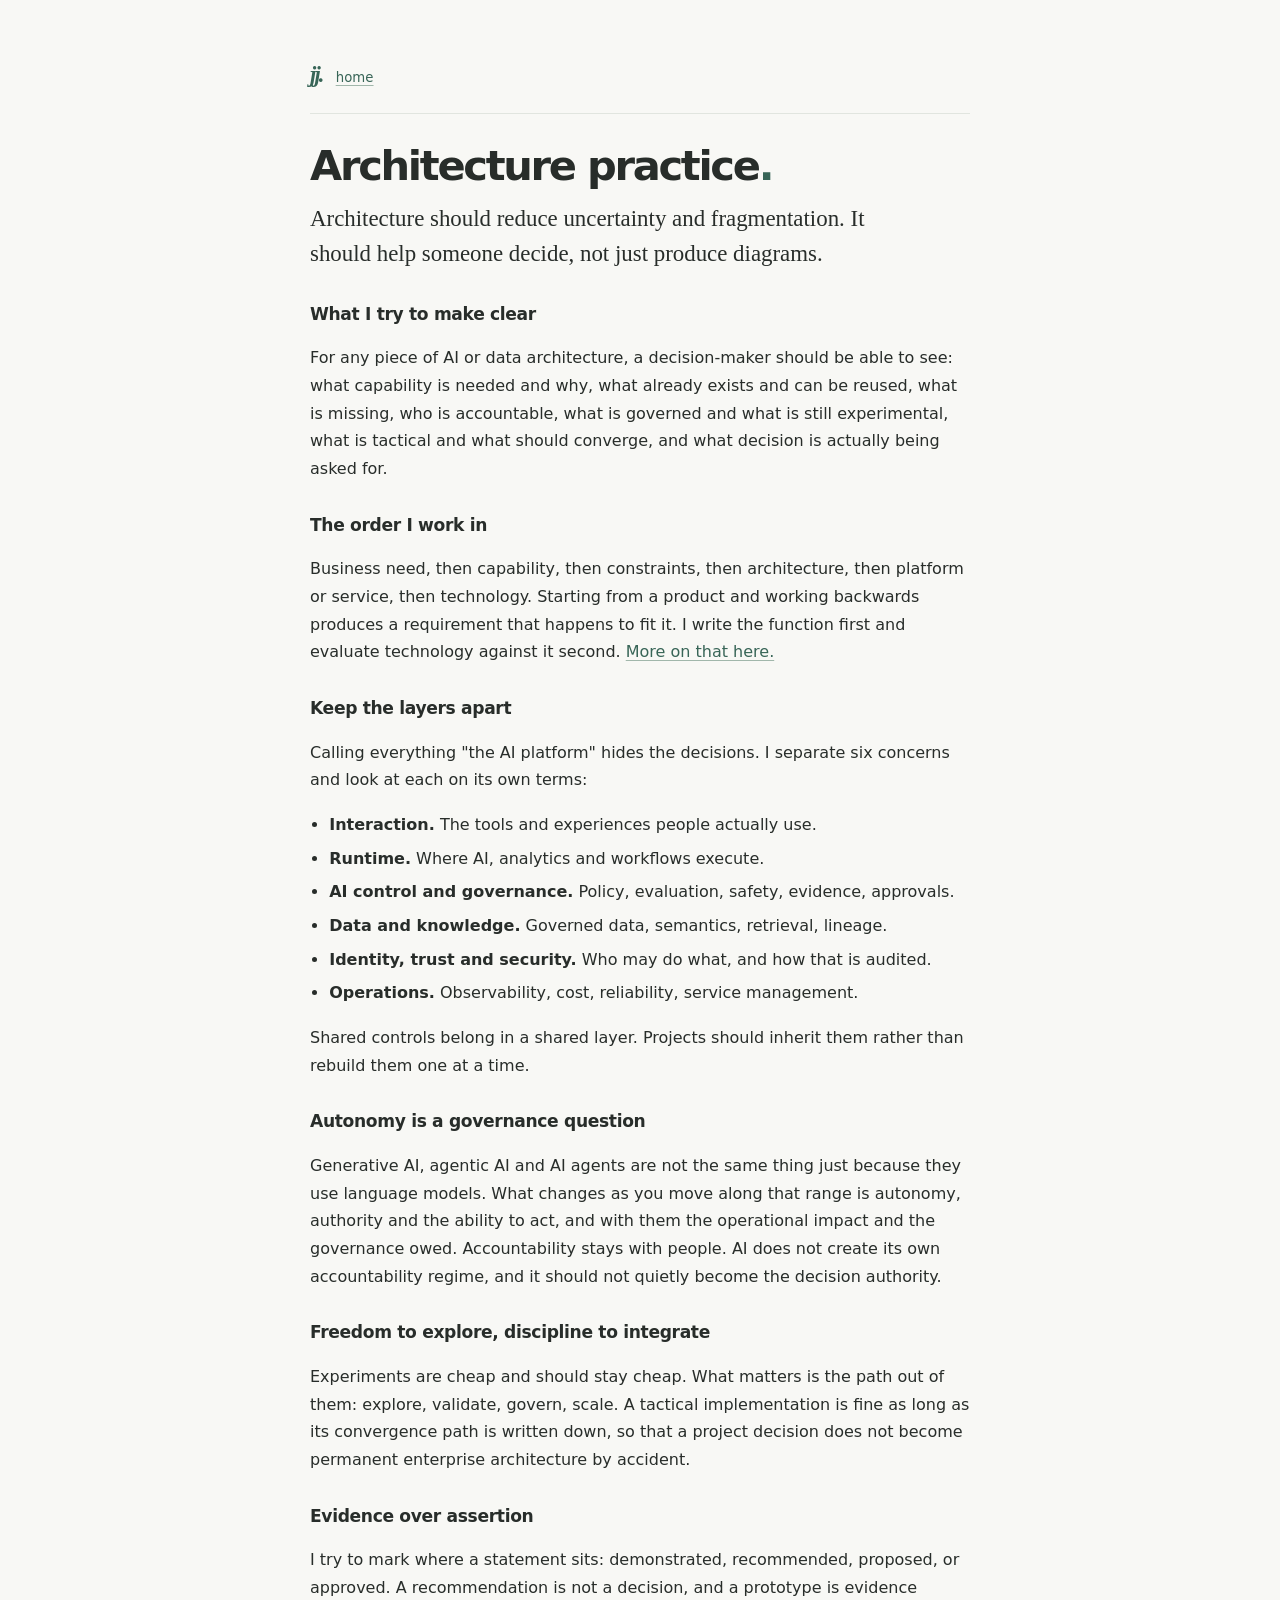
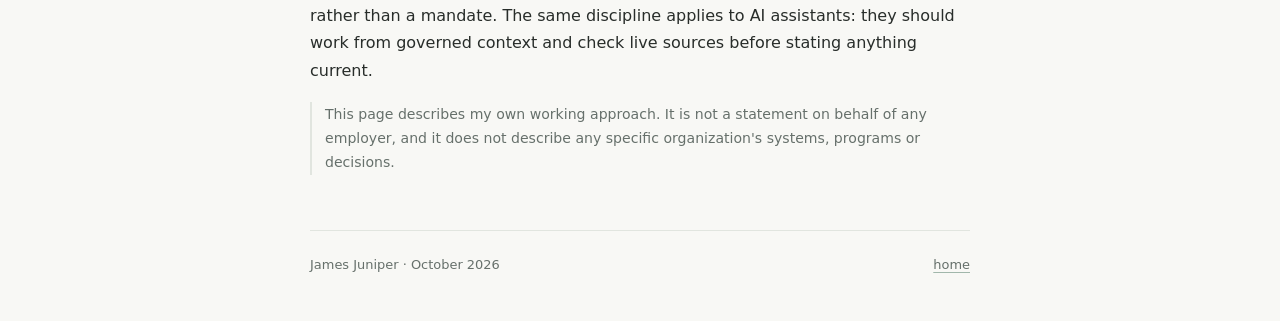
==== practice.html @ 97892542 "Add architecture practice page and nav link Co-Authored-By: Claude Sonnet 5.5 <noreply@anthropic.com" ====
<!doctype html>
<html lang="en-CA">
<head>
  <meta charset="utf-8">
  <meta name="viewport" content="width=device-width, initial-scale=1">
  <meta name="color-scheme" content="light dark">
  <meta name="theme-color" content="#f8f8f5">
  <meta name="description" content="How I approach enterprise architecture for AI and data: capability first, governance explicit, convergence intentional.">
  <meta name="author" content="James Juniper">
  <title>Architecture practice — James Juniper</title>
  <link rel="stylesheet" href="styles.css">
</head>
<body id="top">
  <a class="skip-link" href="#main">Skip to content</a>
  <div class="page">
    <header class="site-header slim">
      <div class="topline"><a class="site-mark" href="index.html" aria-label="Home">jj.</a><span class="quiet"><a href="index.html">home</a></span></div>
    </header>
    <main id="main" class="post">
      <article>
        <h1>Architecture practice<span class="period">.</span></h1>
        <p class="lede">Architecture should reduce uncertainty and fragmentation. It should help someone decide, not just produce diagrams.</p>

        <h2>What I try to make clear</h2>
        <p>For any piece of AI or data architecture, a decision-maker should be able to see: what capability is needed and why, what already exists and can be reused, what is missing, who is accountable, what is governed and what is still experimental, what is tactical and what should converge, and what decision is actually being asked for.</p>

        <h2>The order I work in</h2>
        <p>Business need, then capability, then constraints, then architecture, then platform or service, then technology. Starting from a product and working backwards produces a requirement that happens to fit it. I write the function first and evaluate technology against it second. <a href="writing/capability-before-technology.html">More on that here.</a></p>

        <h2>Keep the layers apart</h2>
        <p>Calling everything "the AI platform" hides the decisions. I separate six concerns and look at each on its own terms:</p>
        <ul class="plain">
          <li><strong>Interaction.</strong> The tools and experiences people actually use.</li>
          <li><strong>Runtime.</strong> Where AI, analytics and workflows execute.</li>
          <li><strong>AI control and governance.</strong> Policy, evaluation, safety, evidence, approvals.</li>
          <li><strong>Data and knowledge.</strong> Governed data, semantics, retrieval, lineage.</li>
          <li><strong>Identity, trust and security.</strong> Who may do what, and how that is audited.</li>
          <li><strong>Operations.</strong> Observability, cost, reliability, service management.</li>
        </ul>
        <p>Shared controls belong in a shared layer. Projects should inherit them rather than rebuild them one at a time.</p>

        <h2>Autonomy is a governance question</h2>
        <p>Generative AI, agentic AI and AI agents are not the same thing just because they use language models. What changes as you move along that range is autonomy, authority and the ability to act, and with them the operational impact and the governance owed. Accountability stays with people. AI does not create its own accountability regime, and it should not quietly become the decision authority.</p>

        <h2>Freedom to explore, discipline to integrate</h2>
        <p>Experiments are cheap and should stay cheap. What matters is the path out of them: explore, validate, govern, scale. A tactical implementation is fine as long as its convergence path is written down, so that a project decision does not become permanent enterprise architecture by accident.</p>

        <h2>Evidence over assertion</h2>
        <p>I try to mark where a statement sits: demonstrated, recommended, proposed, or approved. A recommendation is not a decision, and a prototype is evidence rather than a mandate. The same discipline applies to AI assistants: they should work from governed context and check live sources before stating anything current.</p>

        <p class="aside">This page describes my own working approach. It is not a statement on behalf of any employer, and it does not describe any specific organization's systems, programs or decisions.</p>
      </article>
    </main>
    <footer>
      <span>James Juniper · October 2026</span>
      <a href="index.html">home</a>
    </footer>
  </div>
</body>
</html>
---- styles.css ----
/* A small, accessible personal website. No framework, no scripts, no tracking. */
:root {
  color-scheme: light dark;
  --bg: #f8f8f5;
  --ink: #282d2a;
  --muted: #66706b;
  --accent: #386557;
  --rule: #e1e5df;
  --max: 710px;
}
* { box-sizing: border-box; }
html { scroll-behavior: smooth; scroll-padding-top: 1.5rem; }
body {
  margin: 0;
  background: var(--bg);
  color: var(--ink);
  font-family: ui-sans-serif, system-ui, -apple-system, BlinkMacSystemFont, "Segoe UI", sans-serif;
  font-size: 16px;
  line-height: 1.73;
  -webkit-font-smoothing: antialiased;
}
.page { max-width: var(--max); padding: 0 25px; margin: 0 auto; }
a { color: var(--accent); text-decoration-color: #a1b7ab; text-underline-offset: .2em; }
a:hover { text-decoration-color: currentColor; }
a:focus-visible { outline: 2px solid var(--accent); outline-offset: 4px; border-radius: 2px; }
.skip-link { position: absolute; left: -1000px; top: 8px; padding: 8px 12px; z-index: 10; background: var(--bg); }
.skip-link:focus { left: 12px; }
.site-header { padding-top: clamp(48px, 11vw, 102px); padding-bottom: 39px; border-bottom: 1px solid var(--rule); }
.topline { display: flex; align-items: baseline; gap: 13px; color: var(--muted); font-size: .83rem; letter-spacing: .005em; }
.site-mark { font-family: Georgia, "Times New Roman", serif; font-size: 1.4rem; font-weight: bold; font-style: italic; color: var(--accent); letter-spacing: -.08em; }
h1 { margin: 18px 0 4px; font-size: clamp(2.55rem, 7vw, 4rem); line-height: 1.13; letter-spacing: -.055em; font-weight: 650; }
.period { color: var(--accent); }
.lede { font-family: Georgia, "Times New Roman", serif; font-size: clamp(1.15rem, 3vw, 1.43rem); line-height: 1.55; margin: 21px 0 23px; max-width: 590px; }
nav { display: flex; flex-wrap: wrap; gap: 10px; color: var(--muted); font-size: .92rem; }
nav a { text-decoration: none; color: var(--accent); }
nav a:hover { text-decoration: underline; }
section { padding: 32px 0 8px; scroll-margin-top: 20px; }
section + section { margin-top: 1px; }
h2 { font-size: 1.07rem; font-weight: 700; letter-spacing: -.02em; margin: 0 0 15px; text-transform: lowercase; }
p { margin: 0 0 17px; }
h3 { font-size: 1.03rem; line-height: 1.45; margin: 0 0 7px; font-weight: 650; letter-spacing: -.012em; }
h3 a { text-decoration: none; }
h3 a:hover { text-decoration: underline; }
.project { margin: 23px 0 28px; }
.project p { margin-bottom: 8px; }
.meta, .aside { font-size: .88rem; color: var(--muted); }
.aside { padding-left: 13px; border-left: 2px solid var(--rule); }
.more { font-size: .94rem; }
footer { display: flex; justify-content: space-between; gap: 12px; border-top: 1px solid var(--rule); color: var(--muted); font-size: .81rem; margin-top: 55px; padding: 23px 0 45px; }
footer a { color: var(--muted); }
@media (max-width: 480px) {
  body { font-size: 15.5px; line-height: 1.69; }
  .page { padding: 0 21px; }
  .site-header { padding-bottom: 26px; }
  section { padding-top: 26px; }
  footer { flex-direction: column; }
}
@media (prefers-color-scheme: dark) {
  :root { --bg: #181d1a; --ink: #e7e9e3; --muted: #abb6ae; --accent: #9ed5b5; --rule: #38433c; }
  a { text-decoration-color: #687e70; }
}
@media (prefers-reduced-motion: reduce) { html { scroll-behavior: auto; } }
@media print {
  :root { --bg: #fff; --ink: #111; --muted: #555; --accent: #164735; --rule: #ddd; }
  body { font-size: 12pt; }
  .site-header { padding-top: 0; }
  nav, .skip-link { display: none; }
  a::after { content: none; }
}

/* Additions: lead-in text, figures, writing list, post pages */
.lead-in { color: var(--muted); font-size: .94rem; }
figure { margin: 26px 0 30px; }
figure svg { width: 100%; height: auto; display: block; }
figcaption { margin-top: 10px; font-size: .88rem; color: var(--muted); line-height: 1.6; }
figcaption strong { color: var(--ink); }
.fig-box rect { fill: none; stroke: var(--rule); stroke-width: 1.5; }
.fig-line { stroke: var(--accent); stroke-width: 1.5; }
.fig-fill { fill: var(--accent); }
.fig-text text { fill: var(--ink); font: 600 14px ui-sans-serif, system-ui, sans-serif; }
.fig-muted text { fill: var(--muted); font: 12.5px ui-sans-serif, system-ui, sans-serif; }
.posts { list-style: none; margin: 0 0 17px; padding: 0; }
.posts li { margin: 0 0 16px; }
.posts a { font-weight: 650; }
.posts .meta { display: block; }
.site-header.slim { padding-top: clamp(28px, 6vw, 56px); padding-bottom: 18px; }
.site-header.slim .site-mark { text-decoration: none; }
.post h1 { font-size: clamp(1.9rem, 5vw, 2.6rem); margin-top: 28px; }
.post h2 { text-transform: none; margin-top: 28px; }
.plain { margin: 0 0 17px; padding-left: 1.2em; }
.plain li { margin-bottom: 6px; }
.post .lede { margin-top: 12px; }
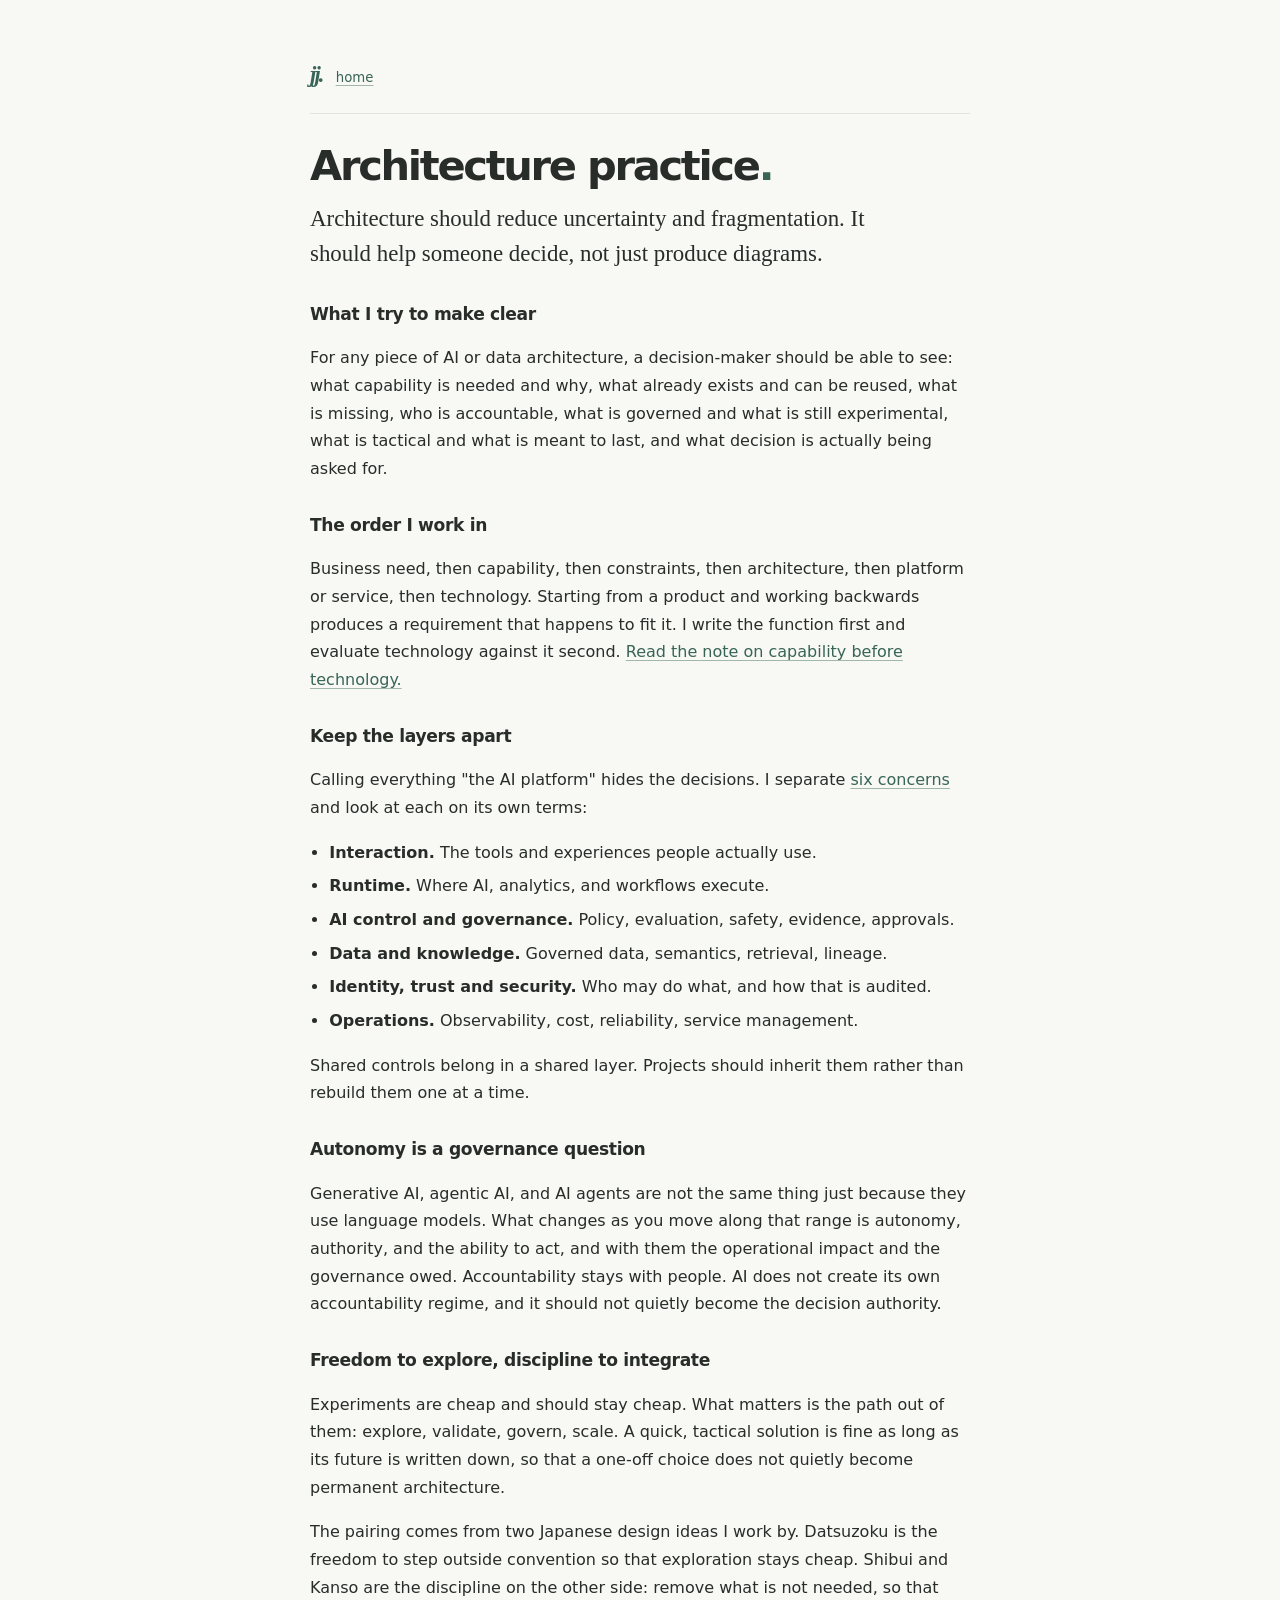
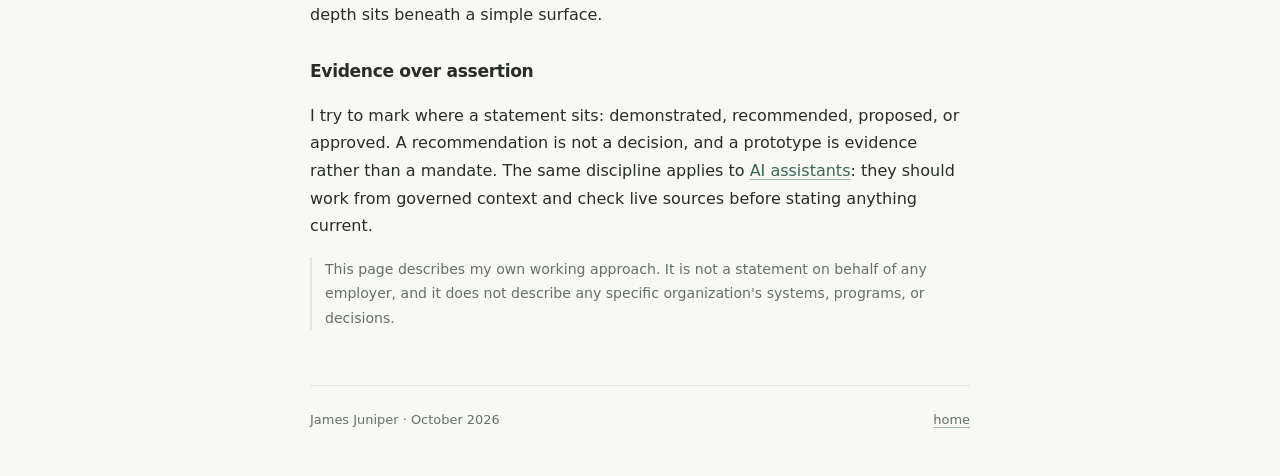
==== commit 12e264f0: "Proof site, add project flows, align claims with evidence Proofing and wording - Tighten the about s" ====
--- a/practice.html
+++ b/practice.html
@@ -5,7 +5,7 @@
   <meta name="viewport" content="width=device-width, initial-scale=1">
   <meta name="color-scheme" content="light dark">
   <meta name="theme-color" content="#f8f8f5">
-  <meta name="description" content="How I approach enterprise architecture for AI and data: capability first, governance explicit, convergence intentional.">
+  <meta name="description" content="How I approach enterprise architecture for AI and data: capability first, governance explicit, integration deliberate.">
   <meta name="author" content="James Juniper">
   <title>Architecture practice — James Juniper</title>
   <link rel="stylesheet" href="styles.css">
@@ -22,16 +22,16 @@
         <p class="lede">Architecture should reduce uncertainty and fragmentation. It should help someone decide, not just produce diagrams.</p>
 
         <h2>What I try to make clear</h2>
-        <p>For any piece of AI or data architecture, a decision-maker should be able to see: what capability is needed and why, what already exists and can be reused, what is missing, who is accountable, what is governed and what is still experimental, what is tactical and what should converge, and what decision is actually being asked for.</p>
+        <p>For any piece of AI or data architecture, a decision-maker should be able to see: what capability is needed and why, what already exists and can be reused, what is missing, who is accountable, what is governed and what is still experimental, what is tactical and what is meant to last, and what decision is actually being asked for.</p>
 
         <h2>The order I work in</h2>
-        <p>Business need, then capability, then constraints, then architecture, then platform or service, then technology. Starting from a product and working backwards produces a requirement that happens to fit it. I write the function first and evaluate technology against it second. <a href="writing/capability-before-technology.html">More on that here.</a></p>
+        <p>Business need, then capability, then constraints, then architecture, then platform or service, then technology. Starting from a product and working backwards produces a requirement that happens to fit it. I write the function first and evaluate technology against it second. <a href="writing/capability-before-technology.html">Read the note on capability before technology.</a></p>
 
         <h2>Keep the layers apart</h2>
-        <p>Calling everything "the AI platform" hides the decisions. I separate six concerns and look at each on its own terms:</p>
+        <p>Calling everything "the AI platform" hides the decisions. I separate <a href="index.html#visual-notes">six concerns</a> and look at each on its own terms:</p>
         <ul class="plain">
           <li><strong>Interaction.</strong> The tools and experiences people actually use.</li>
-          <li><strong>Runtime.</strong> Where AI, analytics and workflows execute.</li>
+          <li><strong>Runtime.</strong> Where AI, analytics, and workflows execute.</li>
           <li><strong>AI control and governance.</strong> Policy, evaluation, safety, evidence, approvals.</li>
           <li><strong>Data and knowledge.</strong> Governed data, semantics, retrieval, lineage.</li>
           <li><strong>Identity, trust and security.</strong> Who may do what, and how that is audited.</li>
@@ -40,15 +40,16 @@
         <p>Shared controls belong in a shared layer. Projects should inherit them rather than rebuild them one at a time.</p>
 
         <h2>Autonomy is a governance question</h2>
-        <p>Generative AI, agentic AI and AI agents are not the same thing just because they use language models. What changes as you move along that range is autonomy, authority and the ability to act, and with them the operational impact and the governance owed. Accountability stays with people. AI does not create its own accountability regime, and it should not quietly become the decision authority.</p>
+        <p>Generative AI, agentic AI, and AI agents are not the same thing just because they use language models. What changes as you move along that range is autonomy, authority, and the ability to act, and with them the operational impact and the governance owed. Accountability stays with people. AI does not create its own accountability regime, and it should not quietly become the decision authority.</p>
 
         <h2>Freedom to explore, discipline to integrate</h2>
-        <p>Experiments are cheap and should stay cheap. What matters is the path out of them: explore, validate, govern, scale. A tactical implementation is fine as long as its convergence path is written down, so that a project decision does not become permanent enterprise architecture by accident.</p>
+        <p>Experiments are cheap and should stay cheap. What matters is the path out of them: explore, validate, govern, scale. A quick, tactical solution is fine as long as its future is written down, so that a one-off choice does not quietly become permanent architecture.</p>
+        <p>The pairing comes from two Japanese design ideas I work by. Datsuzoku is the freedom to step outside convention so that exploration stays cheap. Shibui and Kanso are the discipline on the other side: remove what is not needed, so that depth sits beneath a simple surface.</p>
 
         <h2>Evidence over assertion</h2>
-        <p>I try to mark where a statement sits: demonstrated, recommended, proposed, or approved. A recommendation is not a decision, and a prototype is evidence rather than a mandate. The same discipline applies to AI assistants: they should work from governed context and check live sources before stating anything current.</p>
+        <p>I try to mark where a statement sits: demonstrated, recommended, proposed, or approved. A recommendation is not a decision, and a prototype is evidence rather than a mandate. The same discipline applies to <a href="writing/memory-is-orientation.html">AI assistants</a>: they should work from governed context and check live sources before stating anything current.</p>
 
-        <p class="aside">This page describes my own working approach. It is not a statement on behalf of any employer, and it does not describe any specific organization's systems, programs or decisions.</p>
+        <p class="aside">This page describes my own working approach. It is not a statement on behalf of any employer, and it does not describe any specific organization's systems, programs, or decisions.</p>
       </article>
     </main>
     <footer>
--- a/styles.css
+++ b/styles.css
@@ -90,3 +90,6 @@
 .plain { margin: 0 0 17px; padding-left: 1.2em; }
 .plain li { margin-bottom: 6px; }
 .post .lede { margin-top: 12px; }
+figure img { width: 100%; height: auto; display: block; border: 1px solid var(--rule); border-radius: 6px; background: #fff; }
+figure > a { display: block; }
+.fig-group { margin: 30px 0 0; font-size: .95rem; color: var(--muted); font-weight: 650; }
